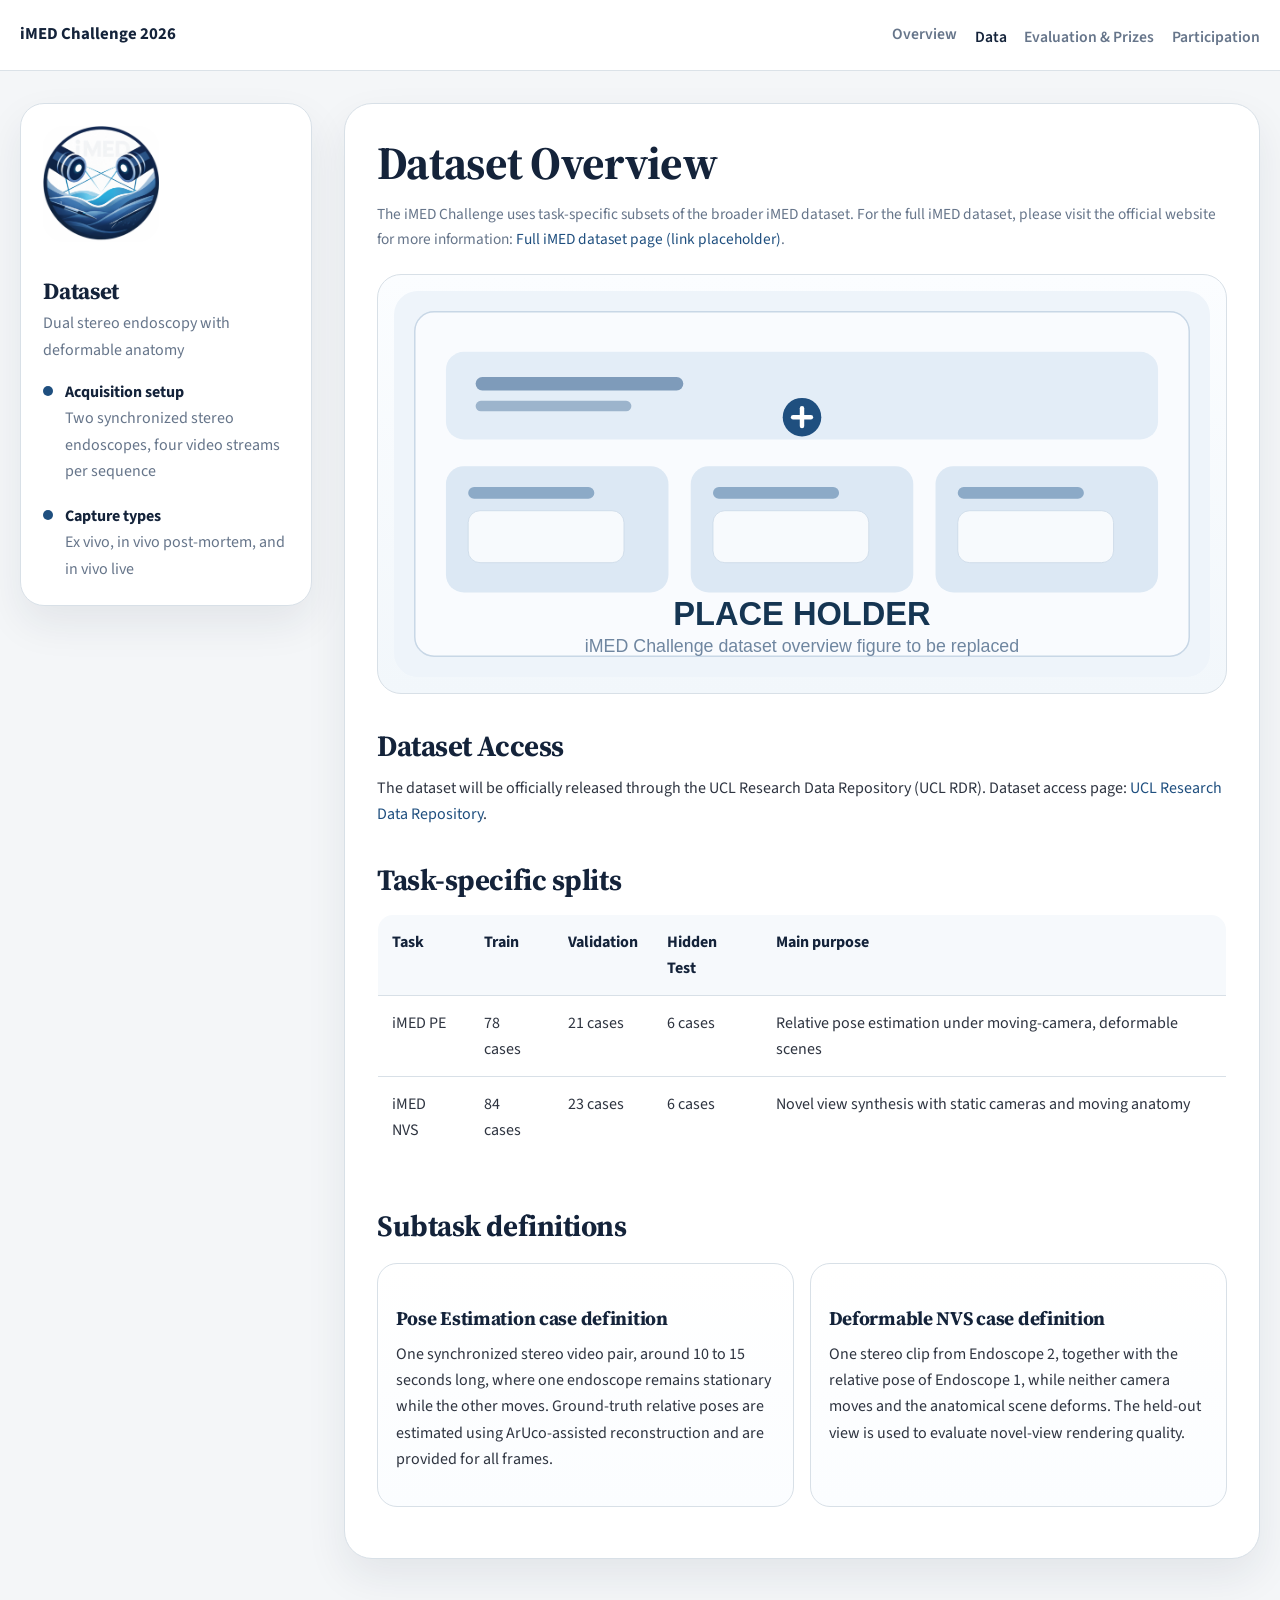
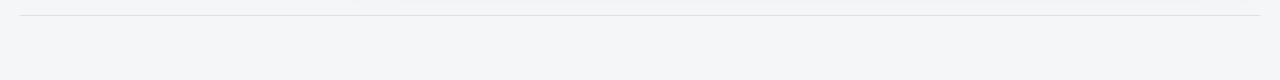
==== data.html @ 29172ba6 "Initial site deployment" ====
<!doctype html>
<html lang="en">
  <head>
    <meta charset="utf-8">
    <meta name="viewport" content="width=device-width, initial-scale=1.0">
    <title>Data - iMED Challenge 2026</title>
    <meta name="description" content="Dataset and split details for the iMED Challenge 2026.">
    <link rel="stylesheet" href="assets/site.css">
  </head>
  <body>
    <div class="site-shell">
      <header class="masthead">
        <div class="masthead__inner">
          <nav class="site-nav" aria-label="Primary">
            <a class="site-nav__brand" href="./index.html">iMED Challenge 2026</a>
            <button class="site-nav__toggle" type="button" data-nav-toggle aria-label="Toggle navigation">Menu</button>
            <ul class="site-nav__links" data-nav-links>
              <li><a href="./index.html">Overview</a></li>
              <li><a class="is-current" href="./data.html">Data</a></li>
              <li><a href="./evaluation.html">Evaluation &amp; Prizes</a></li>
              <li><a href="./participation.html">Participation</a></li>
            </ul>
          </nav>
        </div>
      </header>

      <main class="page-wrap">
        <aside class="sidebar">
          <div class="sidebar__sticky">
            <section class="profile-card">
              <div class="profile-card__avatar">
                <img src="images/download.png" alt="iMED Challenge logo">
              </div>
              <h2 class="profile-card__title">Dataset</h2>
              <p class="profile-card__subtitle">Dual stereo endoscopy with deformable anatomy</p>
              <ul class="profile-card__meta">
                <li><span class="profile-card__dot"></span><span><strong>Acquisition setup</strong><br>Two synchronized stereo endoscopes, four video streams per sequence</span></li>
                <li><span class="profile-card__dot"></span><span><strong>Capture types</strong><br>Ex vivo, in vivo post-mortem, and in vivo live</span></li>
              </ul>
            </section>
          </div>
        </aside>

        <section class="content">
          <article class="content-card">
            <h1>Dataset Overview</h1>
            <p class="kicker">
              The iMED Challenge uses task-specific subsets of the broader iMED dataset. For the full iMED dataset, please visit the official website for more information:
              <a href="#" onclick="return false;" aria-disabled="true">Full iMED dataset page (link placeholder)</a>.
            </p>
            <div class="data-figure">
              <img src="images/data-overview-placeholder.svg" alt="iMED Challenge data overview placeholder figure">
            </div>

            <h2>Dataset Access</h2>
            <p>
              The dataset will be officially released through the UCL Research Data Repository (UCL RDR).
              Dataset access page:
              <a href="https://www.ucl.ac.uk/library/open-science-research-support/research-data-management/ucl-research-data-repository" target="_blank" rel="noopener noreferrer">UCL Research Data Repository</a>.
            </p>

            <h2>Task-specific splits</h2>
            <div class="table-wrap">
              <table>
                <thead>
                  <tr>
                    <th>Task</th>
                    <th>Train</th>
                    <th>Validation</th>
                    <th>Hidden Test</th>
                    <th>Main purpose</th>
                  </tr>
                </thead>
                <tbody>
                  <tr>
                    <td>iMED PE</td>
                    <td>78 cases</td>
                    <td>21 cases</td>
                    <td>6 cases</td>
                    <td>Relative pose estimation under moving-camera, deformable scenes</td>
                  </tr>
                  <tr>
                    <td>iMED NVS</td>
                    <td>84 cases</td>
                    <td>23 cases</td>
                    <td>6 cases</td>
                    <td>Novel view synthesis with static cameras and moving anatomy</td>
                  </tr>
                </tbody>
              </table>
            </div>

            <h2>Subtask definitions</h2>
            <div class="panel-grid">
              <article>
                <h3>Pose Estimation case definition</h3>
                <p>
                  One synchronized stereo video pair, around 10 to 15 seconds long, where one endoscope remains stationary while the other moves. Ground-truth relative poses are estimated using ArUco-assisted reconstruction and are provided for all frames.
                </p>
              </article>
              <article>
                <h3>Deformable NVS case definition</h3>
                <p>
                  One stereo clip from Endoscope 2, together with the relative pose of Endoscope 1, while neither camera moves and the anatomical scene deforms. The held-out view is used to evaluate novel-view rendering quality.
                </p>
              </article>
            </div>

          </article>
        </section>
      </main>

      <footer class="footer">
        <div class="footer__inner">
        </div>
      </footer>
    </div>

    <script src="assets/site.js"></script>
  </body>
</html>
---- assets/site.css ----
@import url("https://fonts.googleapis.com/css2?family=Source+Sans+3:wght@400;600;700&family=Source+Serif+4:wght@600;700&display=swap");

:root {
  --bg: #f4f6f8;
  --surface: #ffffff;
  --surface-soft: #eef3f8;
  --border: #d8e0e7;
  --text: #2e3440;
  --muted: #66758a;
  --heading: #14233a;
  --accent: #1f4f7f;
  --accent-strong: #153552;
  --accent-soft: #dce9f5;
  --success: #2a6b5a;
  --shadow: 0 18px 40px rgba(20, 35, 58, 0.08);
  --max-width: 1280px;
  --sidebar-width: 292px;
}

* {
  box-sizing: border-box;
}

html {
  scroll-behavior: smooth;
}

body {
  margin: 0;
  font-family: "Source Sans 3", sans-serif;
  color: var(--text);
  background: var(--bg);
  line-height: 1.65;
}

a {
  color: var(--accent);
  text-decoration: none;
}

a:hover,
a:focus-visible {
  color: var(--accent-strong);
  text-decoration: underline;
}

img,
svg,
video {
  max-width: 100%;
  display: block;
}

video {
  border-radius: 14px;
  background: #0e1726;
}

h1,
h2,
h3,
h4 {
  margin: 0 0 0.65rem;
  color: var(--heading);
  line-height: 1.2;
}

h1,
h2,
h3 {
  font-family: "Source Serif 4", serif;
  letter-spacing: -0.015em;
}

h1 {
  font-size: clamp(2rem, 4vw, 2.9rem);
}

h2 {
  font-size: clamp(1.45rem, 2.3vw, 1.95rem);
  margin-top: 2.2rem;
}

h3 {
  font-size: 1.2rem;
  margin-top: 1.6rem;
}

p,
ul,
ol,
table,
blockquote {
  margin: 0 0 1rem;
}

ul,
ol {
  padding-left: 1.2rem;
}

li + li {
  margin-top: 0.35rem;
}

code {
  font-family: ui-monospace, "SFMono-Regular", "SF Mono", Consolas, monospace;
  font-size: 0.93em;
  background: #eef3f7;
  border-radius: 6px;
  padding: 0.08rem 0.35rem;
}

.site-shell {
  min-height: 100vh;
}

.masthead {
  position: sticky;
  top: 0;
  z-index: 20;
  background: rgba(255, 255, 255, 0.94);
  border-bottom: 1px solid rgba(216, 224, 231, 0.92);
  backdrop-filter: blur(16px);
}

.masthead__inner {
  max-width: var(--max-width);
  margin: 0 auto;
  padding: 0 1.25rem;
}

.site-nav {
  display: flex;
  align-items: center;
  justify-content: space-between;
  gap: 1rem;
  min-height: 70px;
}

.site-nav__brand {
  font-size: 1.05rem;
  font-weight: 700;
  color: var(--heading);
  white-space: nowrap;
}

.site-nav__toggle {
  display: none;
  border: 1px solid var(--border);
  background: var(--surface);
  color: var(--heading);
  border-radius: 10px;
  padding: 0.5rem 0.8rem;
  font: inherit;
  cursor: pointer;
}

.site-nav__links {
  display: flex;
  align-items: center;
  gap: 1.1rem;
  list-style: none;
  padding: 0;
  margin: 0;
  font-size: 0.98rem;
}

.site-nav__links a {
  color: var(--muted);
  font-weight: 600;
}

.site-nav__links a.is-current {
  color: var(--heading);
}

.page-wrap {
  max-width: var(--max-width);
  margin: 0 auto;
  padding: 2rem 1.25rem 3.5rem;
  display: grid;
  gap: 2rem;
  grid-template-columns: minmax(260px, var(--sidebar-width)) minmax(0, 1fr);
}

.sidebar {
  align-self: start;
}

.sidebar__sticky {
  position: sticky;
  top: 94px;
}

.profile-card {
  background: var(--surface);
  border: 1px solid var(--border);
  border-radius: 24px;
  box-shadow: var(--shadow);
  padding: 1.4rem;
}

.profile-card__avatar {
  width: 116px;
  height: 116px;
  border-radius: 22px;
  overflow: hidden;
  background: linear-gradient(145deg, #f0f6fd, #d8e5f1);
  margin-bottom: 1rem;
}

.profile-card__title {
  font-size: 1.45rem;
  margin-bottom: 0.3rem;
}

.profile-card__subtitle {
  color: var(--muted);
  font-size: 1rem;
  margin-bottom: 1rem;
}

.profile-card__button {
  display: inline-flex;
  align-items: center;
  justify-content: center;
  width: 100%;
  border-radius: 999px;
  padding: 0.75rem 1rem;
  background: var(--accent-strong);
  color: #fff;
  font-weight: 700;
  margin-bottom: 1rem;
}

.profile-card__button:hover,
.profile-card__button:focus-visible {
  color: #fff;
  text-decoration: none;
  background: #102742;
}

.profile-card__meta {
  list-style: none;
  margin: 0;
  padding: 0;
  display: grid;
  gap: 0.8rem;
}

.profile-card__meta li {
  display: flex;
  gap: 0.7rem;
  color: var(--muted);
  align-items: flex-start;
}

.profile-card__meta strong {
  color: var(--heading);
}

.profile-card__dot {
  flex: 0 0 10px;
  width: 10px;
  height: 10px;
  border-radius: 50%;
  background: var(--accent);
  margin-top: 0.45rem;
}

.content {
  min-width: 0;
}

.content-card {
  background: var(--surface);
  border: 1px solid var(--border);
  border-radius: 28px;
  box-shadow: var(--shadow);
  padding: 2rem;
}

.eyebrow {
  display: inline-flex;
  align-items: center;
  gap: 0.55rem;
  padding: 0.4rem 0.8rem;
  border-radius: 999px;
  background: var(--surface-soft);
  color: var(--accent-strong);
  font-weight: 700;
  text-transform: uppercase;
  letter-spacing: 0.08em;
  font-size: 0.78rem;
}

.conference-logo {
  display: inline-flex;
  align-items: center;
  justify-content: center;
  margin: 0 0 1.4rem;
  padding: 1rem 1.25rem;
  border: 1px solid var(--border);
  border-radius: 22px;
  background: linear-gradient(180deg, #fbfdff 0%, #f2f7fb 100%);
}

.conference-logo img {
  width: min(100%, 320px);
  height: auto;
}

.data-figure {
  margin: 1.35rem 0 1.6rem;
  padding: 1rem;
  border: 1px solid var(--border);
  border-radius: 24px;
  background: linear-gradient(180deg, #fbfdff 0%, #f2f7fb 100%);
}

.data-figure img {
  width: 100%;
  height: auto;
  border-radius: 16px;
}

.hero-title {
  margin: 0 0 1.2rem;
  max-width: none;
}

.hero {
  display: grid;
  grid-template-columns: minmax(0, 1.35fr) minmax(250px, 0.95fr);
  gap: 1.6rem;
  align-items: start;
  margin-bottom: 1.2rem;
}

.hero__copy {
  min-width: 0;
}

.hero p.lead {
  font-size: 1.08rem;
  color: #3e4c5f;
  max-width: 64ch;
}

.hero__visual {
  background: linear-gradient(180deg, #edf4fb 0%, #dbe7f2 100%);
  border: 1px solid #d6e2ed;
  border-radius: 26px;
  padding: 1rem;
}

.hero__actions {
  display: flex;
  flex-wrap: wrap;
  gap: 0.8rem;
  margin-top: 1.2rem;
}

.button {
  display: inline-flex;
  align-items: center;
  justify-content: center;
  gap: 0.4rem;
  padding: 0.8rem 1.15rem;
  border-radius: 999px;
  border: 1px solid transparent;
  background: var(--accent);
  color: #fff;
  font-weight: 700;
}

.button:hover,
.button:focus-visible {
  color: #fff;
  text-decoration: none;
  background: var(--accent-strong);
}

.button--ghost {
  background: var(--surface);
  color: var(--accent-strong);
  border-color: var(--border);
}

.button--ghost:hover,
.button--ghost:focus-visible {
  color: var(--accent-strong);
  background: #f5f8fb;
}

.callout,
.note,
.panel-grid > article,
.metric-card,
.resource-card {
  border: 1px solid var(--border);
  border-radius: 20px;
  background: linear-gradient(180deg, #ffffff 0%, #fbfdff 100%);
}

.callout {
  padding: 1rem 1.1rem;
  margin: 1.3rem 0;
}

.note {
  padding: 0.9rem 1rem;
  background: linear-gradient(180deg, #fbfcfe 0%, #f3f7fb 100%);
  color: #44546a;
}

.stat-strip {
  display: grid;
  grid-template-columns: repeat(3, minmax(0, 1fr));
  gap: 0.9rem;
  margin: 1.5rem 0 0;
}

.stat-strip__item {
  background: linear-gradient(180deg, #f9fbfd 0%, #edf3f8 100%);
  border: 1px solid var(--border);
  border-radius: 20px;
  padding: 1rem;
}

.stat-strip__value {
  font-size: 1.65rem;
  font-weight: 700;
  color: var(--heading);
}

.stat-strip__label {
  color: var(--muted);
  font-size: 0.92rem;
}

.panel-grid {
  display: grid;
  grid-template-columns: repeat(2, minmax(0, 1fr));
  gap: 1rem;
  margin: 1.15rem 0;
}

.panel-grid > article {
  padding: 1.1rem;
}

.task-header {
  display: flex;
  align-items: center;
  justify-content: space-between;
  gap: 1rem;
  margin-bottom: 0.5rem;
}

.chip {
  display: inline-flex;
  align-items: center;
  gap: 0.35rem;
  border-radius: 999px;
  padding: 0.34rem 0.75rem;
  background: var(--accent-soft);
  color: var(--accent-strong);
  font-weight: 700;
  font-size: 0.82rem;
}

.chip--muted {
  background: #edf1f5;
  color: #546477;
}

.chip-row {
  display: flex;
  flex-wrap: wrap;
  gap: 0.55rem;
  margin: 0.8rem 0 0;
}

.timeline {
  list-style: none;
  margin: 1rem 0;
  padding: 0;
  border-left: 2px solid var(--accent-soft);
}

.timeline li {
  position: relative;
  padding-left: 1.3rem;
  margin-left: 0.45rem;
  margin-bottom: 1rem;
}

.timeline li::before {
  content: "";
  position: absolute;
  left: -0.58rem;
  top: 0.4rem;
  width: 0.72rem;
  height: 0.72rem;
  border-radius: 50%;
  background: var(--accent);
  box-shadow: 0 0 0 5px #edf4fb;
}

.timeline strong {
  display: block;
  color: var(--heading);
}

.table-wrap {
  overflow-x: auto;
  margin: 1rem 0;
}

table {
  width: 100%;
  border-collapse: collapse;
  border: 1px solid var(--border);
  border-radius: 16px;
  overflow: hidden;
}

th,
td {
  text-align: left;
  padding: 0.85rem 0.9rem;
  border-bottom: 1px solid var(--border);
  vertical-align: top;
}

th {
  background: #f6f9fc;
  color: var(--heading);
  font-weight: 700;
}

tr:last-child td {
  border-bottom: none;
}

.resource-grid,
.metric-grid {
  display: grid;
  grid-template-columns: repeat(2, minmax(0, 1fr));
  gap: 1rem;
}

.resource-card,
.metric-card {
  padding: 1rem 1.05rem;
}

.resource-card h3,
.metric-card h3 {
  margin-top: 0;
}

.resource-card p,
.metric-card p {
  color: #47566a;
}

.split-grid {
  display: grid;
  grid-template-columns: repeat(3, minmax(0, 1fr));
  gap: 0.9rem;
  margin-top: 1rem;
}

.split-card {
  border: 1px solid var(--border);
  border-radius: 18px;
  padding: 1rem;
  background: #fbfdff;
}

.split-card strong {
  display: block;
  color: var(--heading);
  margin-bottom: 0.25rem;
}

.footer {
  max-width: var(--max-width);
  margin: 0 auto;
  padding: 0 1.25rem 3rem;
  color: var(--muted);
  font-size: 0.95rem;
}

.footer__inner {
  padding: 1rem 0 0;
  border-top: 1px solid rgba(216, 224, 231, 0.92);
}

.section-divider {
  height: 1px;
  background: linear-gradient(90deg, transparent, var(--border), transparent);
  margin: 2rem 0;
}

.kicker {
  color: var(--muted);
  font-size: 0.96rem;
}

.faq-list {
  display: grid;
  gap: 0.9rem;
  margin-top: 1rem;
}

.faq-item {
  border: 1px solid var(--border);
  border-radius: 18px;
  background: #fcfdff;
  padding: 1rem;
}

.faq-item h3 {
  font-size: 1.05rem;
  margin-top: 0;
}

.sponsor-grid {
  display: grid;
  grid-template-columns: repeat(auto-fit, minmax(220px, 1fr));
  gap: 1rem;
  margin-top: 1rem;
}

.sponsor-card {
  display: flex;
  align-items: center;
  justify-content: center;
  min-height: 180px;
  padding: 1.5rem;
  border: 1px solid var(--border);
  border-radius: 20px;
  background: #ffffff;
}

.sponsor-card img {
  width: 100%;
  max-width: 420px;
  height: auto;
  object-fit: contain;
}

.tagline-list {
  list-style: none;
  padding: 0;
  margin: 1rem 0 0;
  display: flex;
  flex-wrap: wrap;
  gap: 0.55rem;
}

.tagline-list li {
  padding: 0.45rem 0.8rem;
  border-radius: 999px;
  background: #eef3f8;
  color: var(--accent-strong);
  font-weight: 600;
}

@media (max-width: 1100px) {
  .page-wrap {
    grid-template-columns: 1fr;
  }

  .sidebar__sticky {
    position: static;
  }

  .hero {
    grid-template-columns: 1fr;
  }
}

@media (max-width: 820px) {
  .site-nav {
    flex-wrap: wrap;
    padding: 0.8rem 0;
  }

  .site-nav__toggle {
    display: inline-flex;
  }

  .site-nav__links {
    width: 100%;
    display: none;
    flex-direction: column;
    align-items: flex-start;
    padding-bottom: 0.5rem;
  }

  .site-nav__links.is-open {
    display: flex;
  }

  .content-card {
    padding: 1.35rem;
    border-radius: 22px;
  }

  .stat-strip,
  .panel-grid,
  .resource-grid,
  .metric-grid,
  .split-grid,
  .sponsor-grid {
    grid-template-columns: 1fr;
  }
}

@media (max-width: 560px) {
  .masthead__inner,
  .page-wrap,
  .footer {
    padding-left: 0.9rem;
    padding-right: 0.9rem;
  }

  .profile-card,
  .content-card {
    padding: 1.1rem;
  }

  h1 {
    font-size: 1.85rem;
  }
}
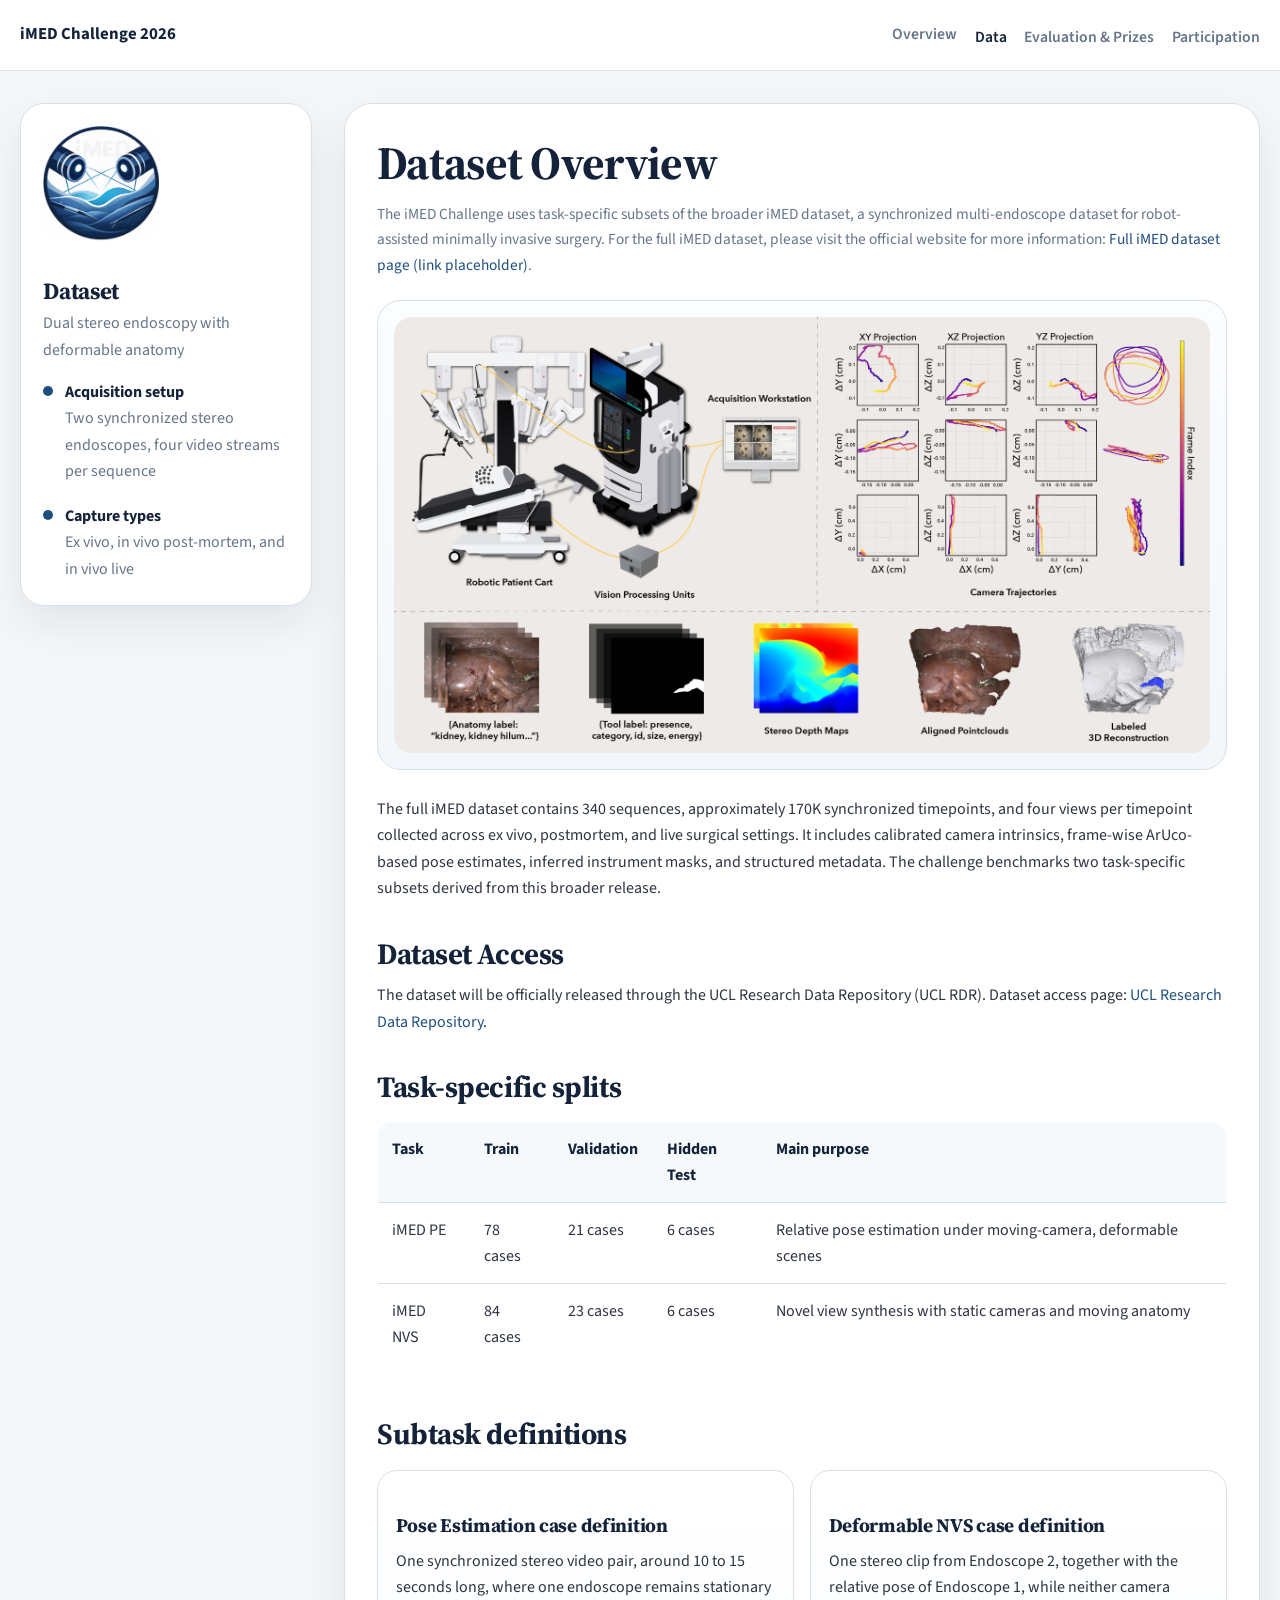
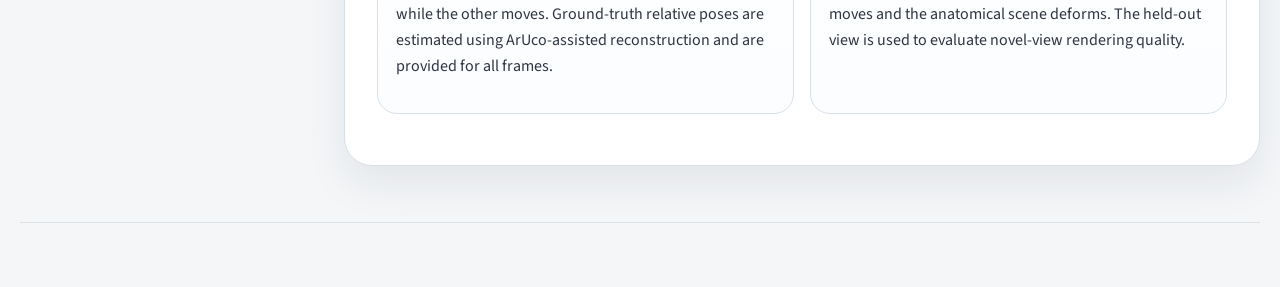
==== commit 1fc428c9: "Update data page with paper overview figure" ====
--- a/data.html
+++ b/data.html
@@ -45,12 +45,15 @@
           <article class="content-card">
             <h1>Dataset Overview</h1>
             <p class="kicker">
-              The iMED Challenge uses task-specific subsets of the broader iMED dataset. For the full iMED dataset, please visit the official website for more information:
+              The iMED Challenge uses task-specific subsets of the broader iMED dataset, a synchronized multi-endoscope dataset for robot-assisted minimally invasive surgery. For the full iMED dataset, please visit the official website for more information:
               <a href="#" onclick="return false;" aria-disabled="true">Full iMED dataset page (link placeholder)</a>.
             </p>
             <div class="data-figure">
-              <img src="images/data-overview-placeholder.svg" alt="iMED Challenge data overview placeholder figure">
+              <img src="images/data-overview-figure.png" alt="Overview of the full iMED dataset, including the acquisition platform, camera trajectories, and derived annotations">
             </div>
+            <p>
+              The full iMED dataset contains 340 sequences, approximately 170K synchronized timepoints, and four views per timepoint collected across ex vivo, postmortem, and live surgical settings. It includes calibrated camera intrinsics, frame-wise ArUco-based pose estimates, inferred instrument masks, and structured metadata. The challenge benchmarks two task-specific subsets derived from this broader release.
+            </p>
 
             <h2>Dataset Access</h2>
             <p>
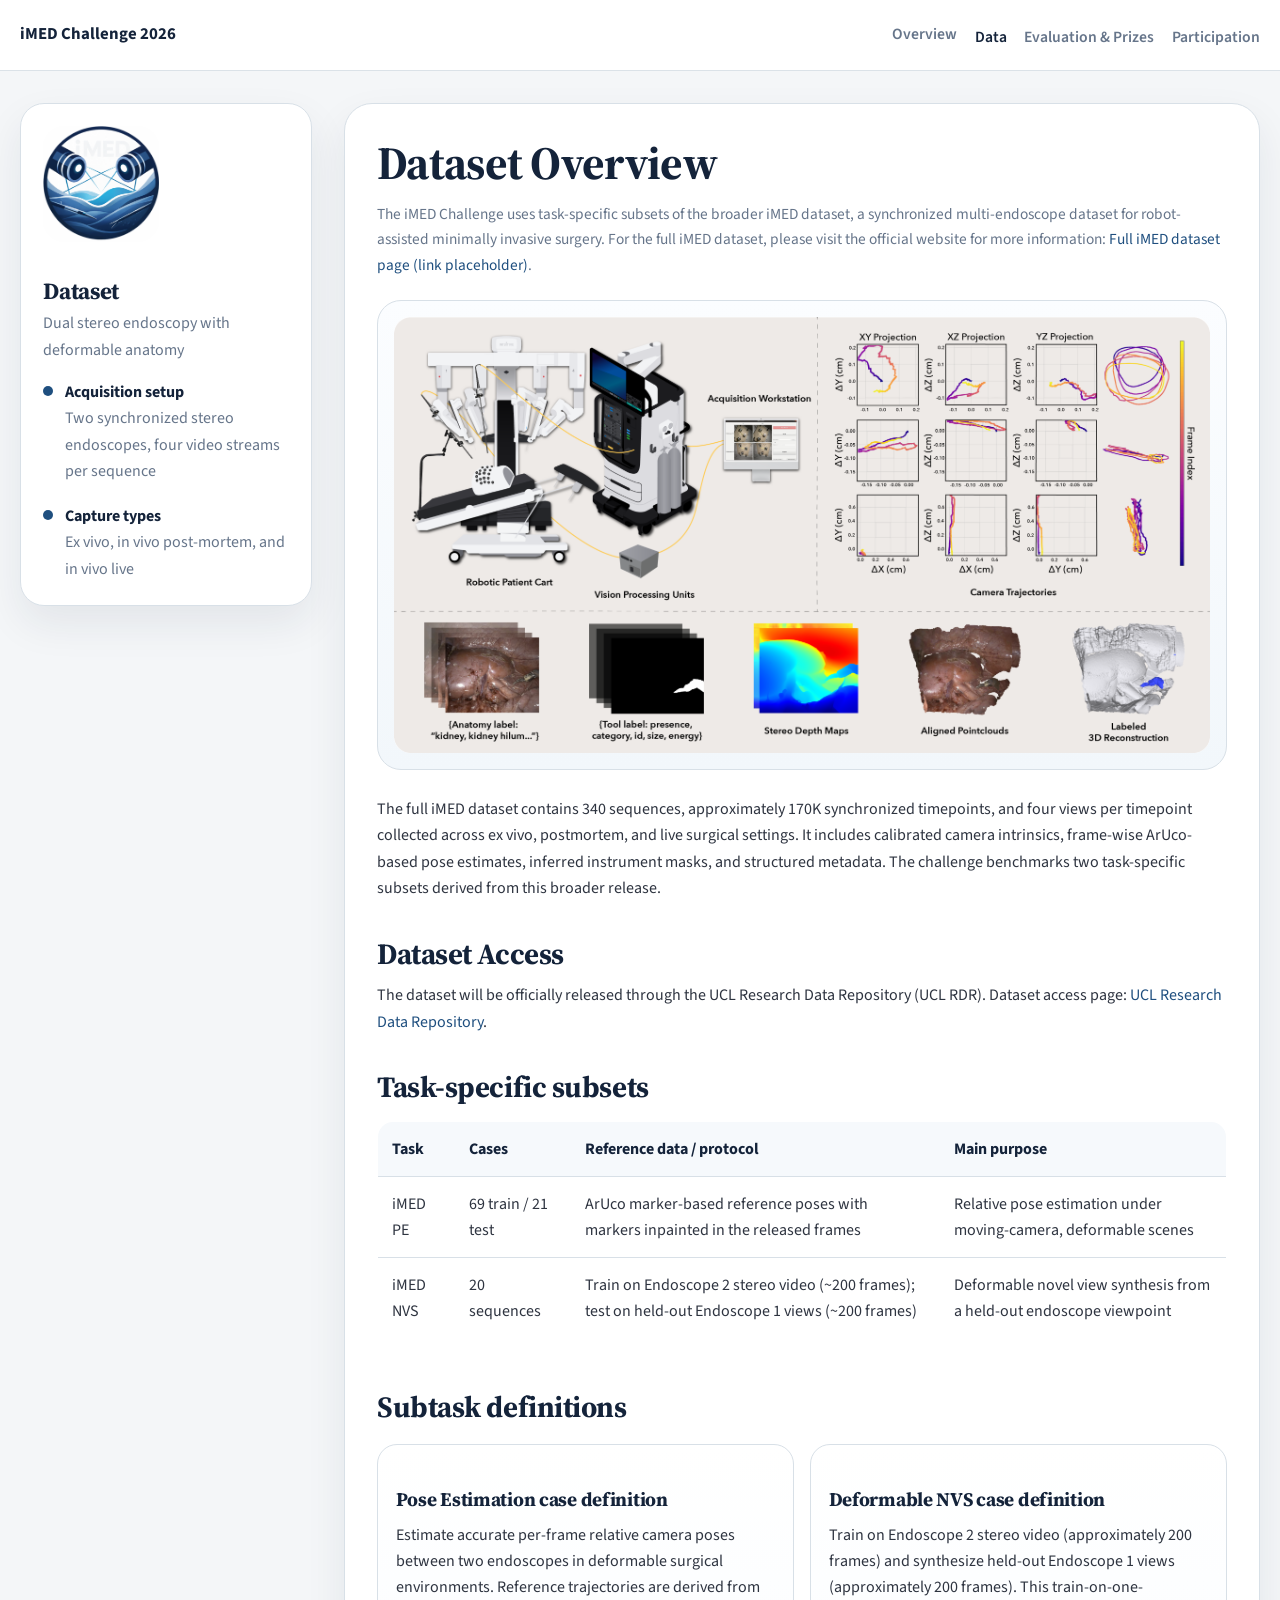
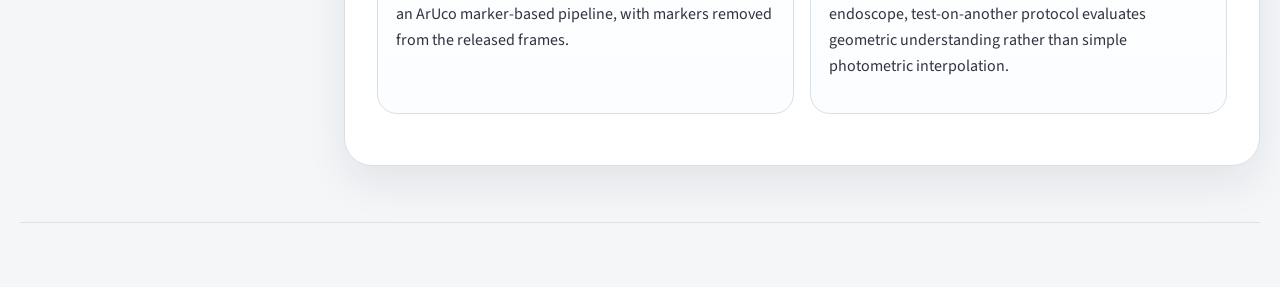
==== commit 984ac4c0: "Align site wording with official Synapse challenge page" ====
--- a/data.html
+++ b/data.html
@@ -62,32 +62,29 @@
               <a href="https://www.ucl.ac.uk/library/open-science-research-support/research-data-management/ucl-research-data-repository" target="_blank" rel="noopener noreferrer">UCL Research Data Repository</a>.
             </p>
 
-            <h2>Task-specific splits</h2>
+            <h2>Task-specific subsets</h2>
             <div class="table-wrap">
               <table>
                 <thead>
                   <tr>
                     <th>Task</th>
-                    <th>Train</th>
-                    <th>Validation</th>
-                    <th>Hidden Test</th>
+                    <th>Cases</th>
+                    <th>Reference data / protocol</th>
                     <th>Main purpose</th>
                   </tr>
                 </thead>
                 <tbody>
                   <tr>
                     <td>iMED PE</td>
-                    <td>78 cases</td>
-                    <td>21 cases</td>
-                    <td>6 cases</td>
+                    <td>69 train / 21 test</td>
+                    <td>ArUco marker-based reference poses with markers inpainted in the released frames</td>
                     <td>Relative pose estimation under moving-camera, deformable scenes</td>
                   </tr>
                   <tr>
                     <td>iMED NVS</td>
-                    <td>84 cases</td>
-                    <td>23 cases</td>
-                    <td>6 cases</td>
-                    <td>Novel view synthesis with static cameras and moving anatomy</td>
+                    <td>20 sequences</td>
+                    <td>Train on Endoscope 2 stereo video (~200 frames); test on held-out Endoscope 1 views (~200 frames)</td>
+                    <td>Deformable novel view synthesis from a held-out endoscope viewpoint</td>
                   </tr>
                 </tbody>
               </table>
@@ -98,13 +95,13 @@
               <article>
                 <h3>Pose Estimation case definition</h3>
                 <p>
-                  One synchronized stereo video pair, around 10 to 15 seconds long, where one endoscope remains stationary while the other moves. Ground-truth relative poses are estimated using ArUco-assisted reconstruction and are provided for all frames.
+                  Estimate accurate per-frame relative camera poses between two endoscopes in deformable surgical environments. Reference trajectories are derived from an ArUco marker-based pipeline, with markers removed from the released frames.
                 </p>
               </article>
               <article>
                 <h3>Deformable NVS case definition</h3>
                 <p>
-                  One stereo clip from Endoscope 2, together with the relative pose of Endoscope 1, while neither camera moves and the anatomical scene deforms. The held-out view is used to evaluate novel-view rendering quality.
+                  Train on Endoscope 2 stereo video (approximately 200 frames) and synthesize held-out Endoscope 1 views (approximately 200 frames). This train-on-one-endoscope, test-on-another protocol evaluates geometric understanding rather than simple photometric interpolation.
                 </p>
               </article>
             </div>
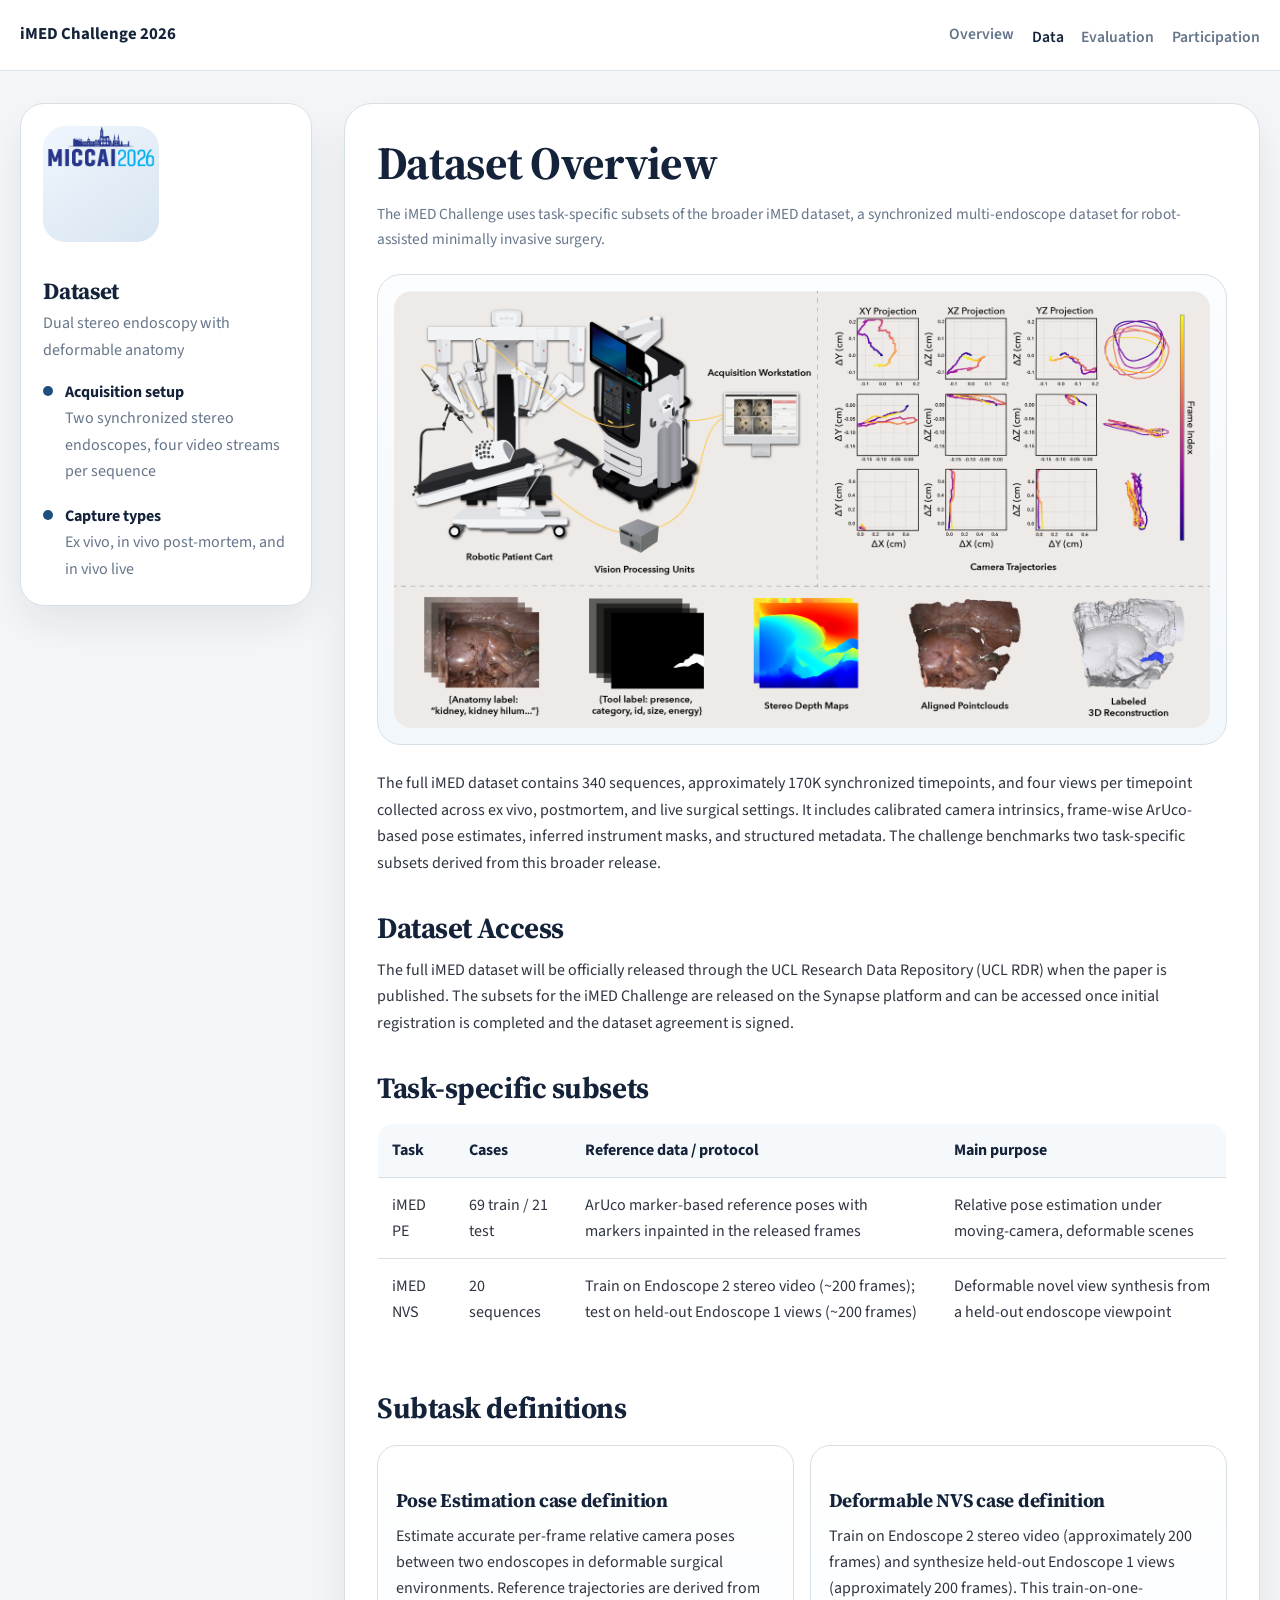
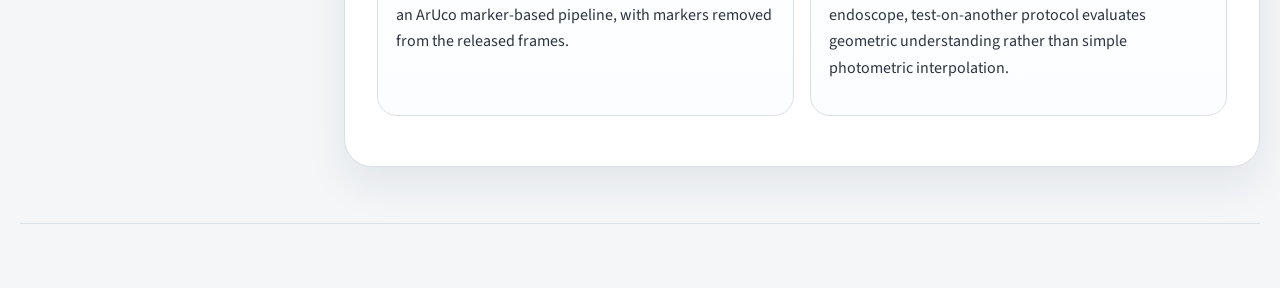
==== commit b89de60a: "aligning with synapse" ====
--- a/data.html
+++ b/data.html
@@ -17,7 +17,7 @@
             <ul class="site-nav__links" data-nav-links>
               <li><a href="./index.html">Overview</a></li>
               <li><a class="is-current" href="./data.html">Data</a></li>
-              <li><a href="./evaluation.html">Evaluation &amp; Prizes</a></li>
+              <li><a href="./evaluation.html">Evaluation</a></li>
               <li><a href="./participation.html">Participation</a></li>
             </ul>
           </nav>
@@ -29,7 +29,7 @@
           <div class="sidebar__sticky">
             <section class="profile-card">
               <div class="profile-card__avatar">
-                <img src="images/download.png" alt="iMED Challenge logo">
+                <img src="images/miccai2026-mobile-logo-france.png" alt="MICCAI 2026 France logo">
               </div>
               <h2 class="profile-card__title">Dataset</h2>
               <p class="profile-card__subtitle">Dual stereo endoscopy with deformable anatomy</p>
@@ -45,8 +45,7 @@
           <article class="content-card">
             <h1>Dataset Overview</h1>
             <p class="kicker">
-              The iMED Challenge uses task-specific subsets of the broader iMED dataset, a synchronized multi-endoscope dataset for robot-assisted minimally invasive surgery. For the full iMED dataset, please visit the official website for more information:
-              <a href="#" onclick="return false;" aria-disabled="true">Full iMED dataset page (link placeholder)</a>.
+              The iMED Challenge uses task-specific subsets of the broader iMED dataset, a synchronized multi-endoscope dataset for robot-assisted minimally invasive surgery.
             </p>
             <div class="data-figure">
               <img src="images/data-overview-figure.png" alt="Overview of the full iMED dataset, including the acquisition platform, camera trajectories, and derived annotations">
@@ -57,9 +56,7 @@
 
             <h2>Dataset Access</h2>
             <p>
-              The dataset will be officially released through the UCL Research Data Repository (UCL RDR).
-              Dataset access page:
-              <a href="https://www.ucl.ac.uk/library/open-science-research-support/research-data-management/ucl-research-data-repository" target="_blank" rel="noopener noreferrer">UCL Research Data Repository</a>.
+              The full iMED dataset will be officially released through the UCL Research Data Repository (UCL RDR) when the paper is published. The subsets for the iMED Challenge are released on the Synapse platform and can be accessed once initial registration is completed and the dataset agreement is signed.
             </p>
 
             <h2>Task-specific subsets</h2>
--- a/assets/site.css
+++ b/assets/site.css
@@ -167,8 +167,12 @@
 }
 
 .site-nav__links a {
+  display: inline-flex;
+  align-items: center;
   color: var(--muted);
   font-weight: 600;
+  line-height: 1;
+  min-height: 1.1rem;
 }
 
 .site-nav__links a.is-current {
@@ -331,10 +335,7 @@
 }
 
 .hero {
-  display: grid;
-  grid-template-columns: minmax(0, 1.35fr) minmax(250px, 0.95fr);
-  gap: 1.6rem;
-  align-items: start;
+  display: block;
   margin-bottom: 1.2rem;
 }
 
@@ -345,7 +346,7 @@
 .hero p.lead {
   font-size: 1.08rem;
   color: #3e4c5f;
-  max-width: 64ch;
+  max-width: none;
 }
 
 .hero__visual {
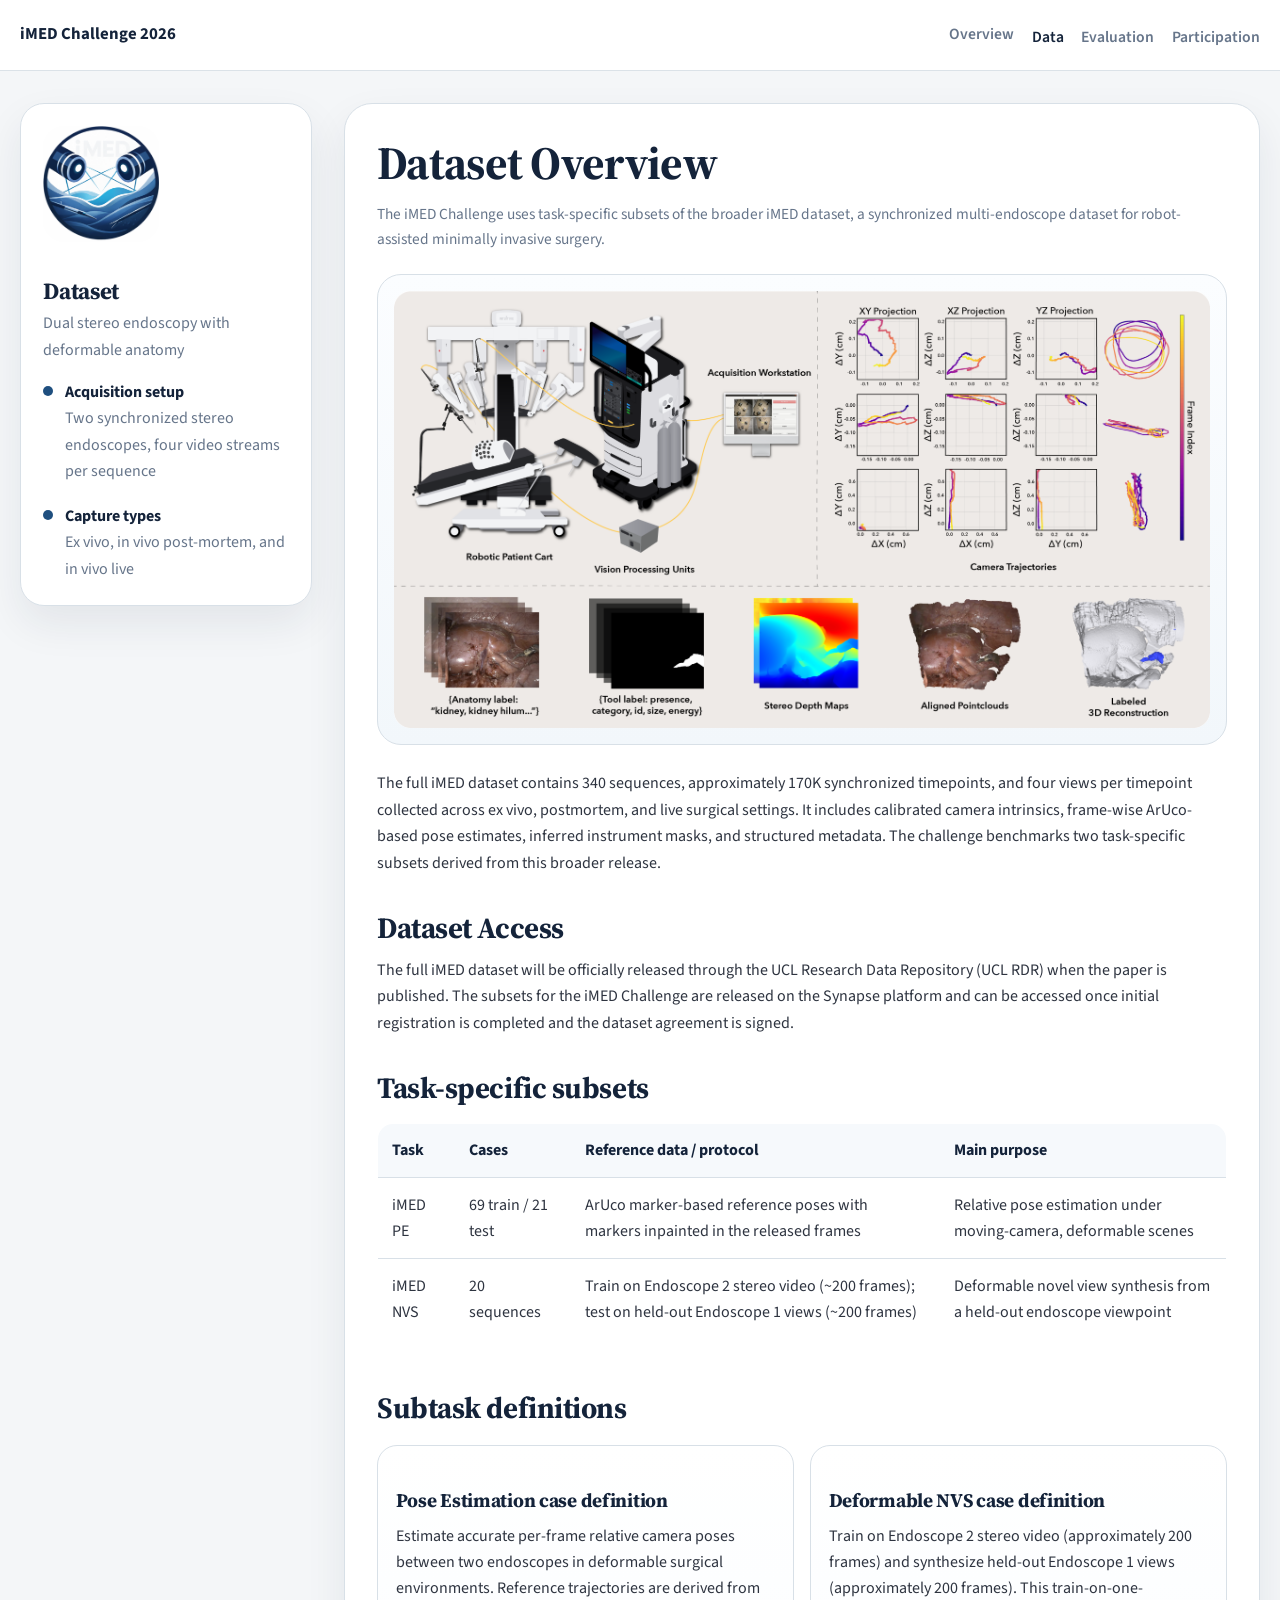
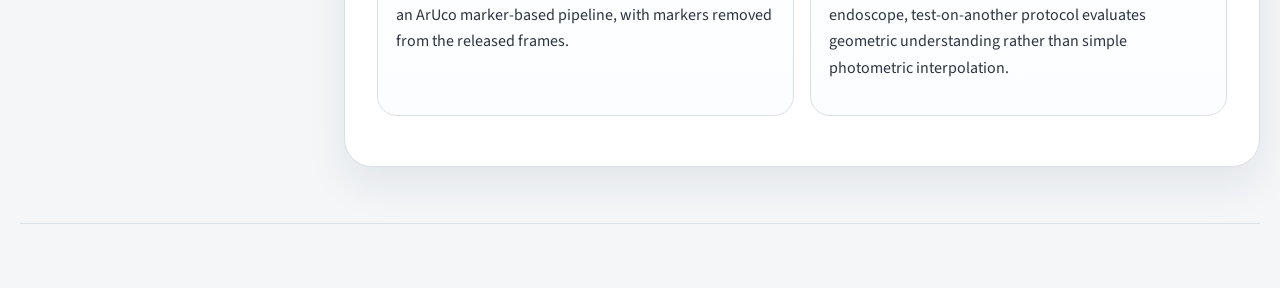
==== commit 6d4f3070: "making sure imed logo" ====
--- a/data.html
+++ b/data.html
@@ -29,7 +29,7 @@
           <div class="sidebar__sticky">
             <section class="profile-card">
               <div class="profile-card__avatar">
-                <img src="images/miccai2026-mobile-logo-france.png" alt="MICCAI 2026 France logo">
+                <img src="images/download.png" alt="iMED Challenge logo">
               </div>
               <h2 class="profile-card__title">Dataset</h2>
               <p class="profile-card__subtitle">Dual stereo endoscopy with deformable anatomy</p>
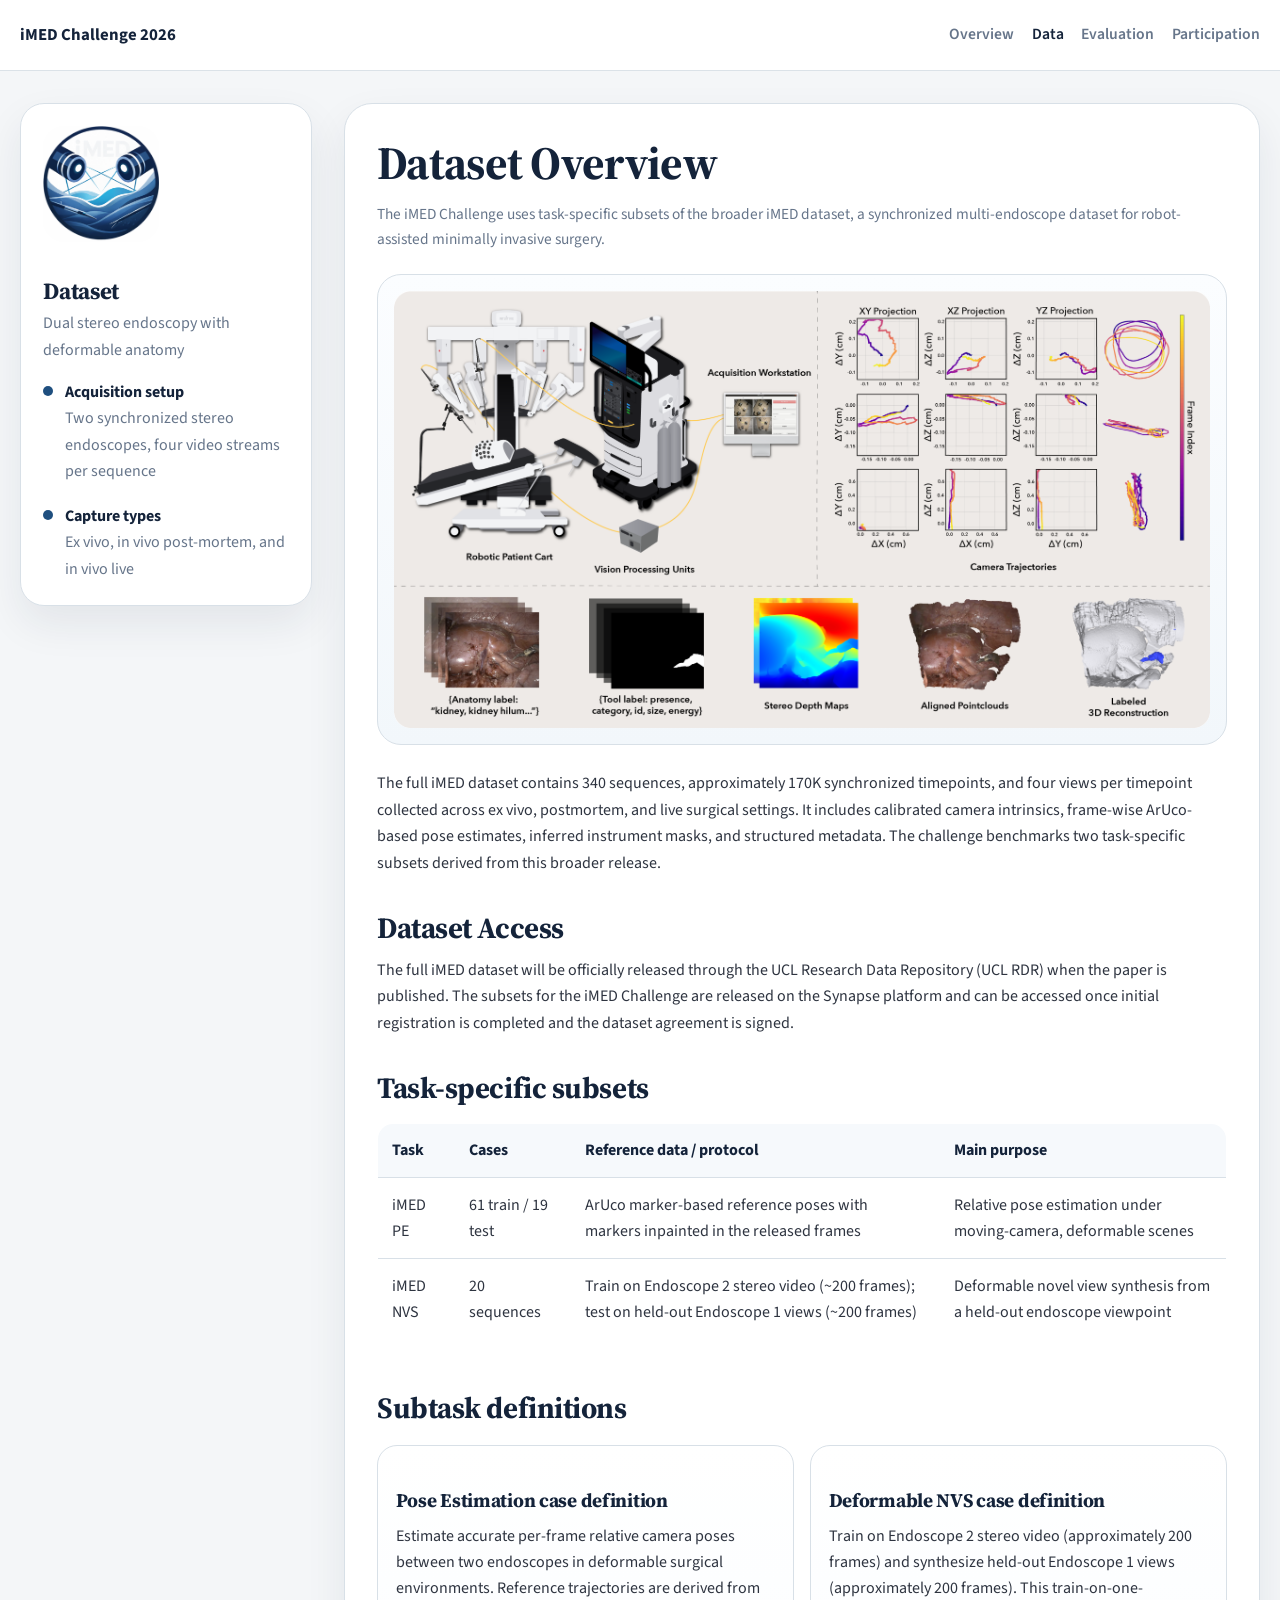
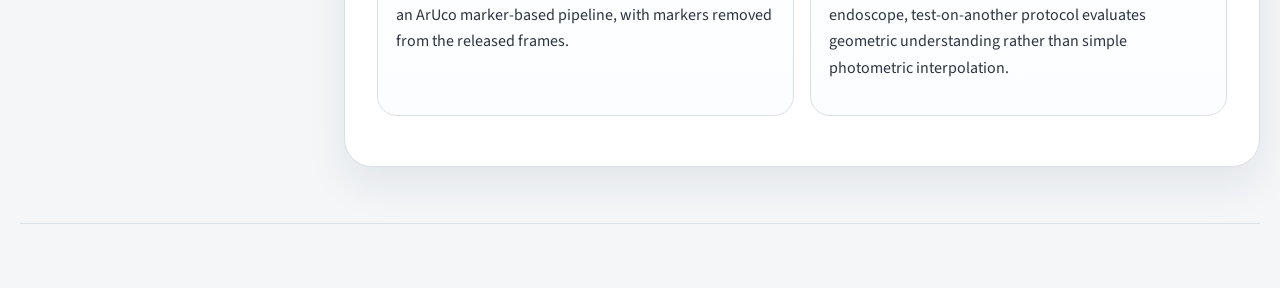
==== commit 729df817: "changing dates" ====
--- a/data.html
+++ b/data.html
@@ -73,7 +73,7 @@
                 <tbody>
                   <tr>
                     <td>iMED PE</td>
-                    <td>69 train / 21 test</td>
+                    <td>61 train / 19 test</td>
                     <td>ArUco marker-based reference poses with markers inpainted in the released frames</td>
                     <td>Relative pose estimation under moving-camera, deformable scenes</td>
                   </tr>
--- a/assets/site.css
+++ b/assets/site.css
@@ -139,10 +139,14 @@
 }
 
 .site-nav__brand {
+  display: inline-flex;
+  align-items: center;
+  height: 40px;
   font-size: 1.05rem;
   font-weight: 700;
   color: var(--heading);
   white-space: nowrap;
+  line-height: 1;
 }
 
 .site-nav__toggle {
@@ -166,13 +170,24 @@
   font-size: 0.98rem;
 }
 
+.site-nav__links li {
+  display: flex;
+  align-items: center;
+  margin-top: 0;
+}
+
+.site-nav__links li + li {
+  margin-top: 0;
+}
+
 .site-nav__links a {
   display: inline-flex;
   align-items: center;
+  height: 40px;
   color: var(--muted);
   font-weight: 600;
   line-height: 1;
-  min-height: 1.1rem;
+  padding: 0;
 }
 
 .site-nav__links a.is-current {
@@ -300,9 +315,8 @@
 }
 
 .conference-logo {
-  display: inline-flex;
-  align-items: center;
-  justify-content: center;
+  display: flex;
+  width: 100%;
   margin: 0 0 1.4rem;
   padding: 1rem 1.25rem;
   border: 1px solid var(--border);
@@ -311,7 +325,8 @@
 }
 
 .conference-logo img {
-  width: min(100%, 320px);
+  width: 100%;
+  max-width: none;
   height: auto;
 }
 
@@ -336,10 +351,12 @@
 
 .hero {
   display: block;
+  width: 100%;
   margin-bottom: 1.2rem;
 }
 
 .hero__copy {
+  width: 100%;
   min-width: 0;
 }
 
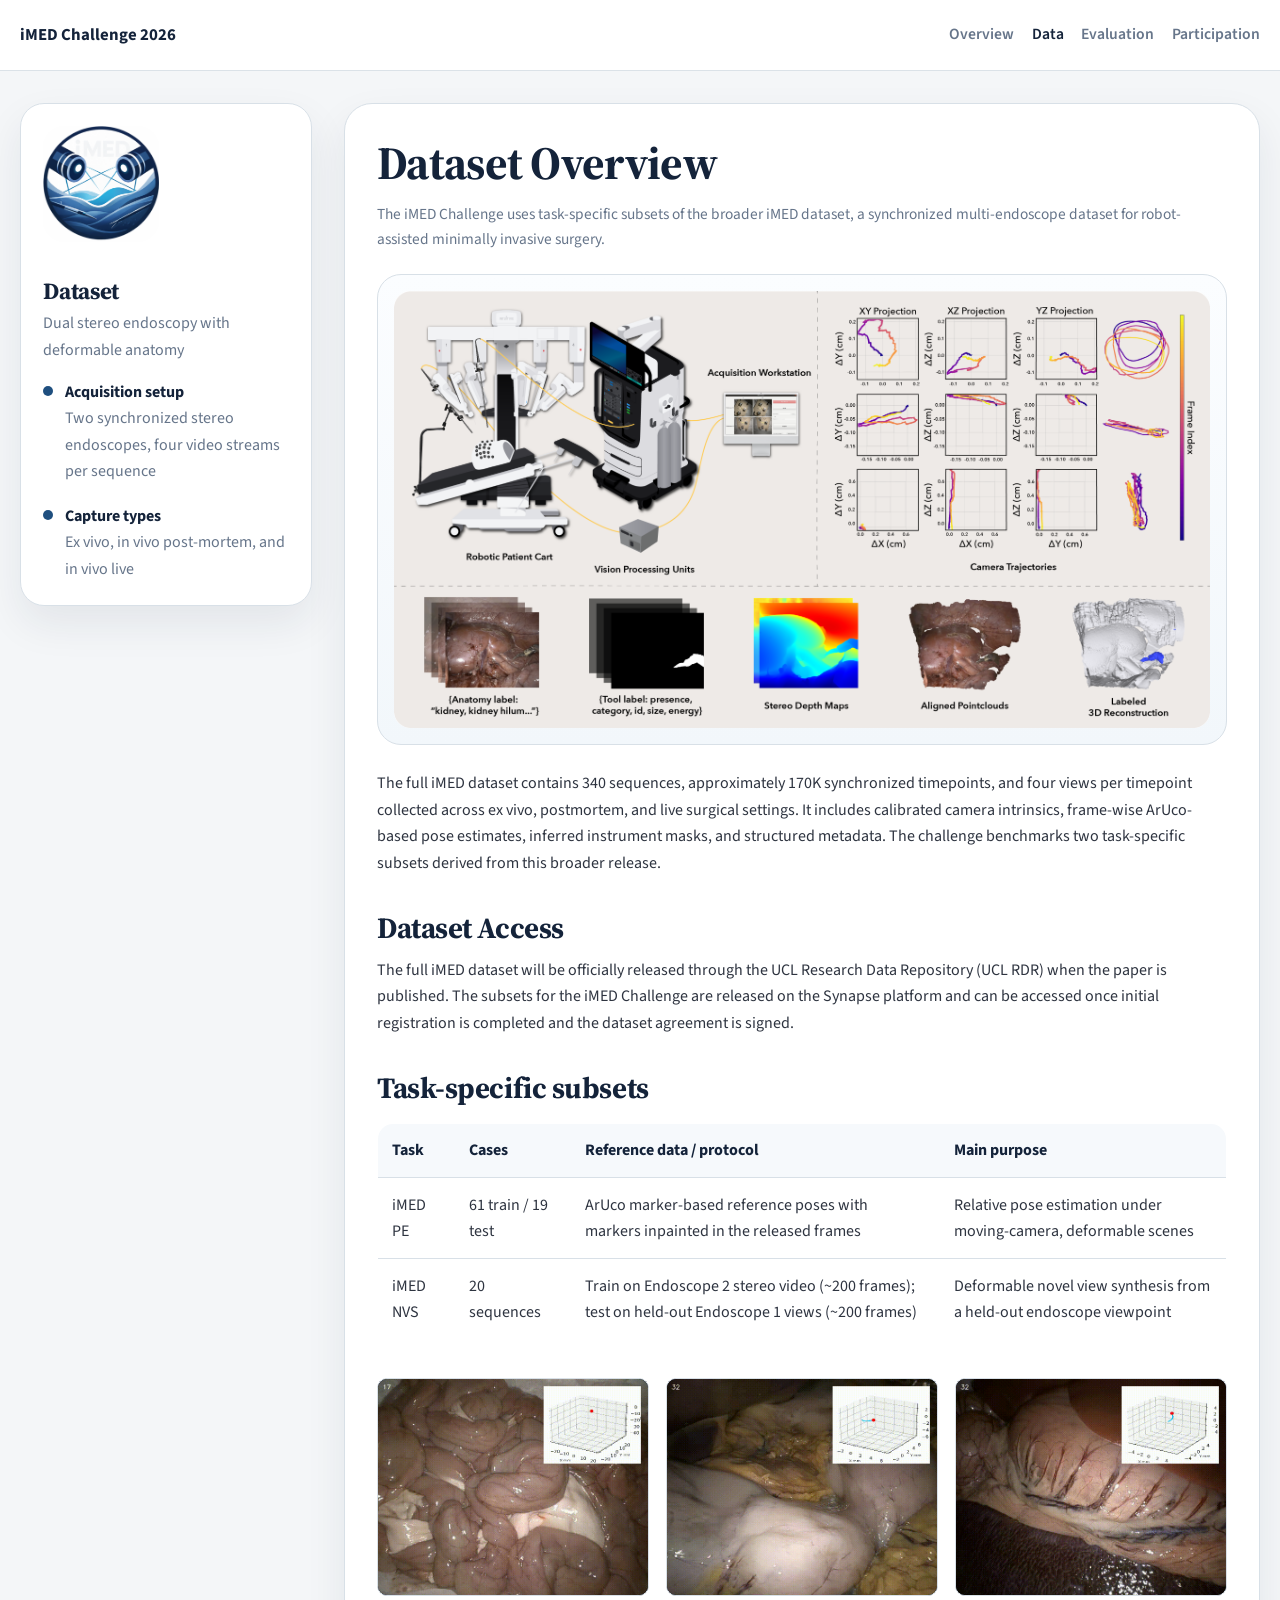
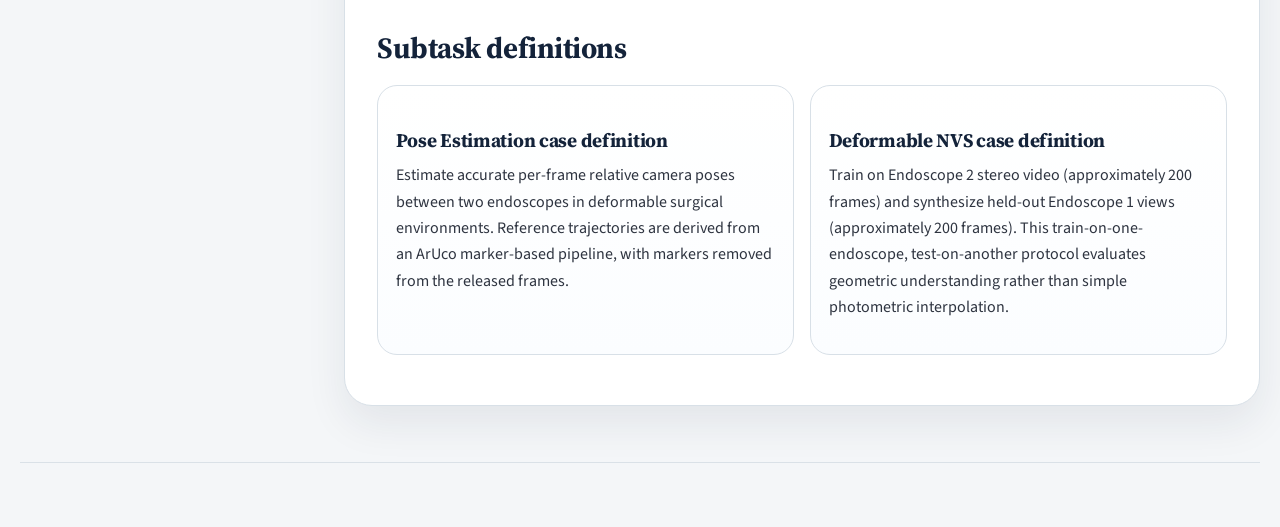
==== commit c05d2292: "simplifying and adding images" ====
--- a/data.html
+++ b/data.html
@@ -87,6 +87,12 @@
               </table>
             </div>
 
+            <div class="gif-row" aria-label="Example camera trajectories from the dataset">
+              <img src="assets/session_002_pig_intestine_zoom_in_trajectory_overlay.gif" alt="Pig intestine scene with zoom-in camera trajectory overlay">
+              <img src="assets/session_004_scene_2_circular_trajectory_overlay.gif" alt="Scene with circular camera trajectory overlay">
+              <img src="assets/session_007_scene_3_zoom_in_trajectory_overlay.gif" alt="Scene with zoom-in camera trajectory overlay">
+            </div>
+
             <h2>Subtask definitions</h2>
             <div class="panel-grid">
               <article>
--- a/assets/site.css
+++ b/assets/site.css
@@ -344,6 +344,23 @@
   border-radius: 16px;
 }
 
+.gif-row {
+  display: flex;
+  flex-wrap: nowrap;
+  gap: 2%;
+  margin: 1.35rem 0 1.6rem;
+}
+
+.gif-row img {
+  flex: 0 0 32%;
+  width: 32%;
+  max-width: 32%;
+  height: auto;
+  border-radius: 10px;
+  border: 1px solid var(--border);
+  background: #0e1726;
+}
+
 .hero-title {
   margin: 0 0 1.2rem;
   max-width: none;
@@ -738,6 +755,17 @@
   .sponsor-grid {
     grid-template-columns: 1fr;
   }
+
+  .gif-row {
+    flex-direction: column;
+    gap: 1rem;
+  }
+
+  .gif-row img {
+    flex: 0 0 auto;
+    width: 100%;
+    max-width: 100%;
+  }
 }
 
 @media (max-width: 560px) {
